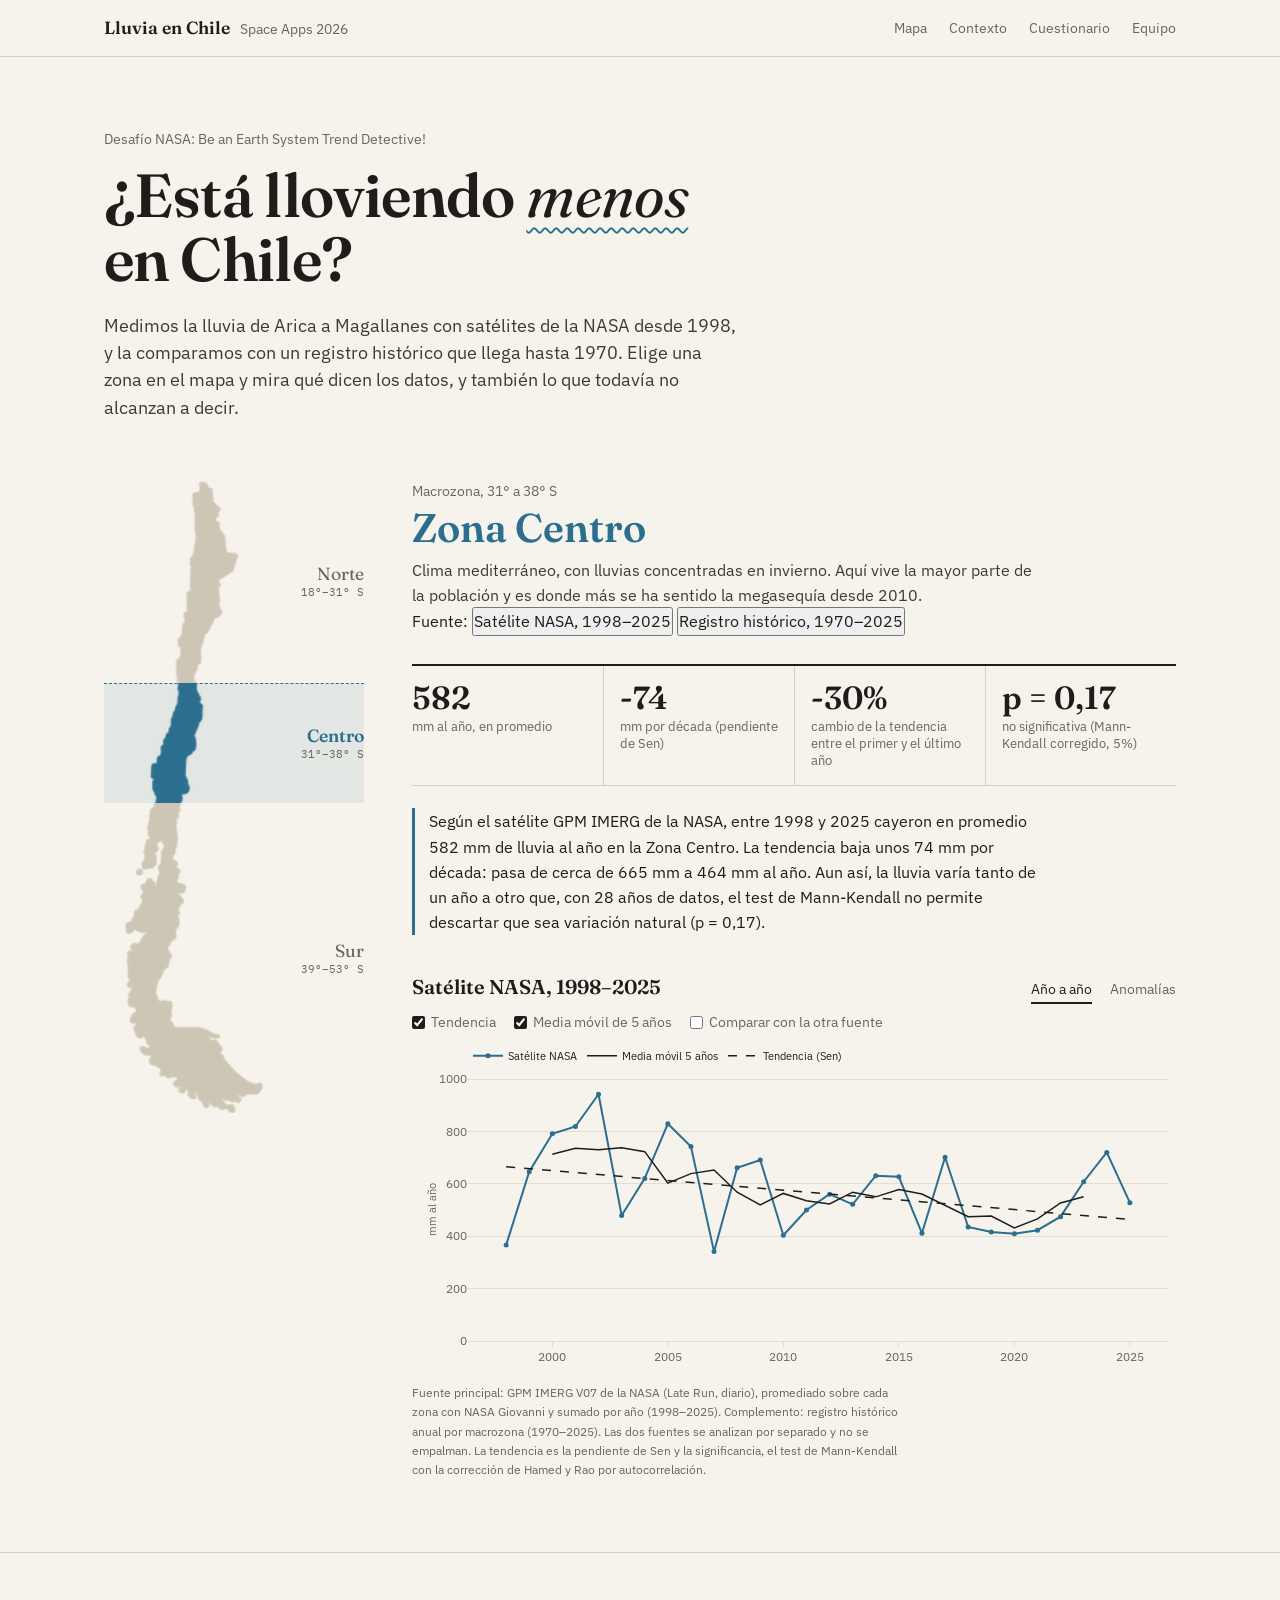
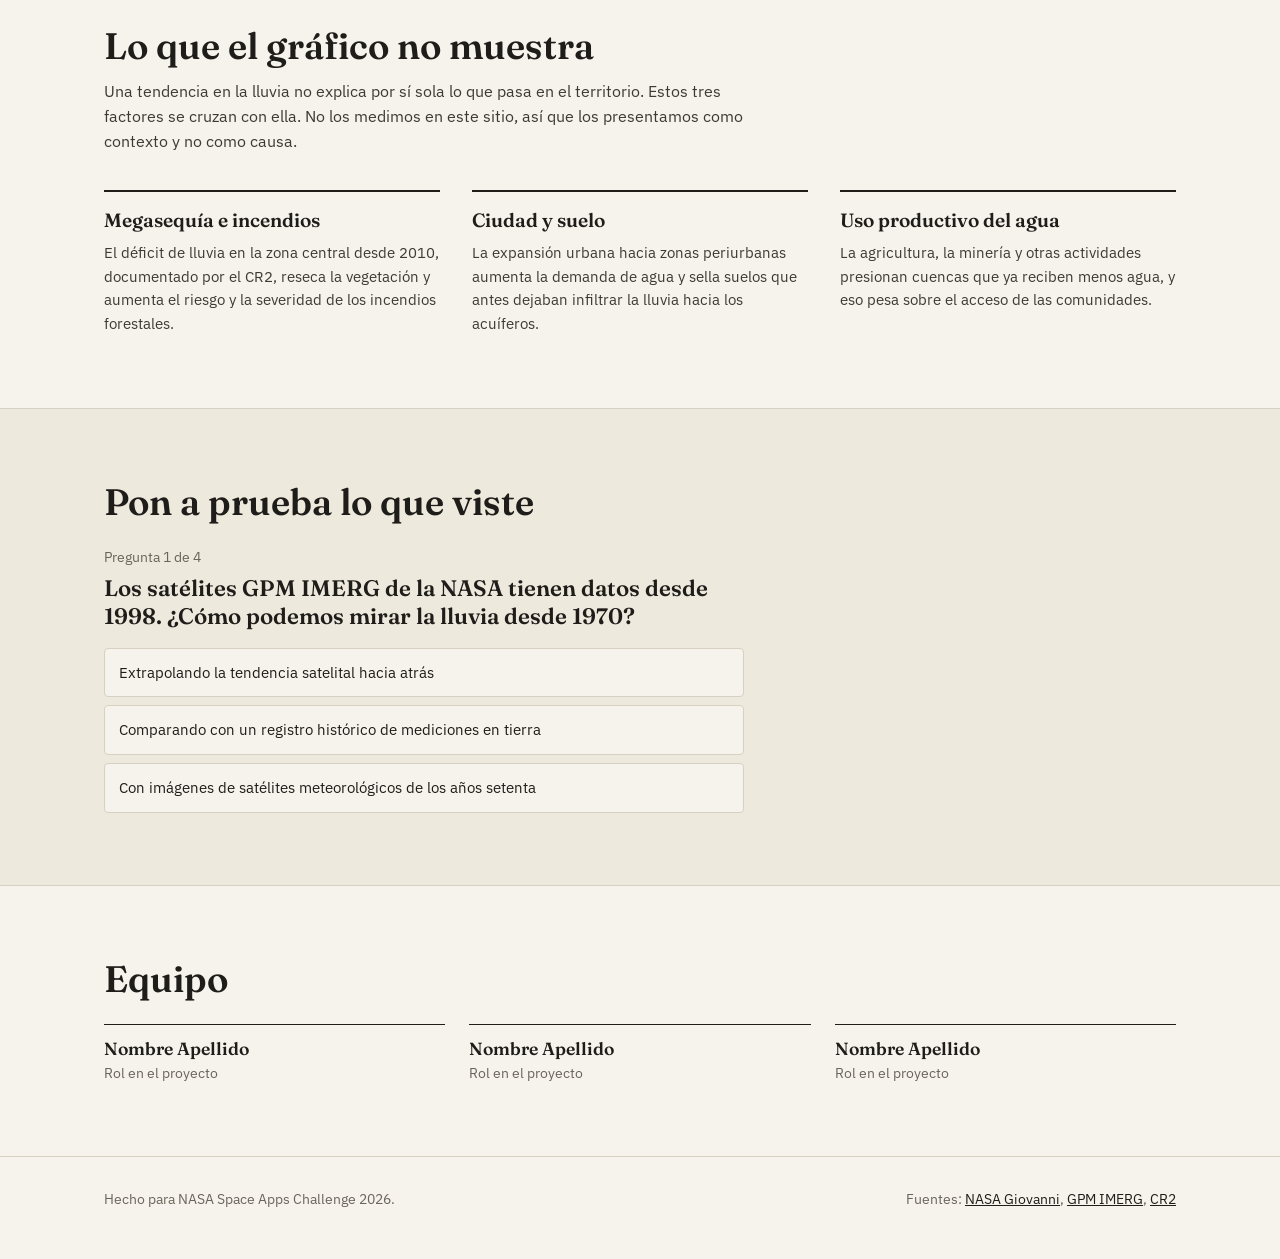
==== frontend/index.html @ dc3cfca2 "se agregan readmes, se arregla el mapa de chile, estructura backend frontend, utilizacion de todas l" ====
<!DOCTYPE html>
<html lang="es">
<head>
  <meta charset="UTF-8">
  <meta name="viewport" content="width=device-width, initial-scale=1.0">
  <title>¿Llueve menos en Chile? | NASA Space Apps 2026</title>

  <link rel="preconnect" href="https://fonts.googleapis.com">
  <link rel="preconnect" href="https://fonts.gstatic.com" crossorigin>
  <link href="https://fonts.googleapis.com/css2?family=Fraunces:opsz,wght@9..144,400;9..144,600&family=IBM+Plex+Sans:wght@400;500;600&family=IBM+Plex+Mono:wght@400&display=swap" rel="stylesheet">

  <script src="https://cdn.plot.ly/plotly-2.27.0.min.js"></script>
  <link rel="stylesheet" href="css/styles.css">
</head>
<body>

  <header class="cabecera">
    <div class="contenedor cabecera-fila">
      <a href="#" class="marca">Lluvia en Chile <span>Space Apps 2026</span></a>
      <nav class="nav">
        <a href="#explorador">Mapa</a>
        <a href="#contexto">Contexto</a>
        <a href="#cuestionario">Cuestionario</a>
        <a href="#equipo">Equipo</a>
      </nav>
    </div>
  </header>

  <main>

    <section class="portada">
      <div class="contenedor">
        <p class="antetitulo">Desafío NASA: Be an Earth System Trend Detective!</p>
        <h1>¿Está lloviendo <em>menos</em> en Chile?</h1>
        <p class="bajada">
          Medimos la lluvia de Arica a Magallanes con satélites de la NASA desde 1998, y la comparamos con un registro histórico que llega hasta 1970.
          Elige una zona en el mapa y mira qué dicen los datos, y también lo que todavía no alcanzan a decir.
        </p>
      </div>
    </section>

    <section id="explorador" class="explorador">
      <div class="contenedor explorador-grilla">

        <div class="mapa" id="mapa" data-activa="centro">
          <div class="mapa-chile" aria-hidden="true">
            <div class="silueta"></div>
          </div>
          <div class="franjas">
            <button class="franja franja-norte" data-zona="norte" aria-pressed="false">
              <span class="franja-nombre">Norte</span>
              <span class="franja-lat">18°–31° S</span>
            </button>
            <button class="franja franja-centro is-activa" data-zona="centro" aria-pressed="true">
              <span class="franja-nombre">Centro</span>
              <span class="franja-lat">31°–38° S</span>
            </button>
            <button class="franja franja-sur" data-zona="sur" aria-pressed="false">
              <span class="franja-nombre">Sur</span>
              <span class="franja-lat">39°–53° S</span>
            </button>
          </div>
        </div>

        <div class="panel">
          <p class="panel-ante" id="zona-lat">Macrozona</p>
          <h2 id="zona-titulo">Zona Centro</h2>
          <p id="zona-desc" class="zona-desc"></p>

          <div class="fuentes" role="group" aria-label="Fuente de datos">
            <span>Fuente:</span>
            <button class="fuente is-activa" data-fuente="satelite">Satélite NASA, 1998–2025</button>
            <button class="fuente" data-fuente="historico">Registro histórico, 1970–2025</button>
          </div>

          <div class="cifras">
            <div class="cifra">
              <span class="cifra-valor" id="m-media">—</span>
              <span class="cifra-etiqueta">mm al año, en promedio</span>
            </div>
            <div class="cifra">
              <span class="cifra-valor" id="m-sen">—</span>
              <span class="cifra-etiqueta">mm por década (pendiente de Sen)</span>
            </div>
            <div class="cifra">
              <span class="cifra-valor" id="m-cambio">—</span>
              <span class="cifra-etiqueta">cambio de la tendencia entre el primer y el último año</span>
            </div>
            <div class="cifra">
              <span class="cifra-valor" id="m-mk">—</span>
              <span class="cifra-etiqueta" id="m-mk-texto">test de Mann-Kendall</span>
            </div>
          </div>

          <p class="lectura" id="lectura">Cargando datos…</p>

          <div class="grafico-cabecera">
            <h3 id="grafico-titulo">Lluvia anual</h3>
            <div class="vistas">
              <button class="vista is-activa" data-vista="serie">Año a año</button>
              <button class="vista" data-vista="anomalias">Anomalías</button>
            </div>
          </div>

          <div class="opciones-grafico">
            <label><input type="checkbox" id="toggle-tendencia" checked> Tendencia</label>
            <label><input type="checkbox" id="toggle-media-movil" checked> Media móvil de 5 años</label>
            <label><input type="checkbox" id="toggle-comparar"> Comparar con la otra fuente</label>
          </div>

          <div class="grafico-caja">
            <div id="grafico"></div>
            <div id="grafico-loader" class="cargando">Cargando datos…</div>
          </div>

          <p class="nota-metodo">
            Fuente principal: GPM IMERG V07 de la NASA (Late Run, diario), promediado sobre cada zona con NASA Giovanni y sumado por año (1998–2025).
            Complemento: registro histórico anual por macrozona (1970–2025). Las dos fuentes se analizan por separado y no se empalman.
            La tendencia es la pendiente de Sen y la significancia, el test de Mann-Kendall con la corrección de Hamed y Rao por autocorrelación.
          </p>
        </div>

      </div>
    </section>

    <section id="contexto" class="seccion">
      <div class="contenedor">
        <h2 class="seccion-titulo">Lo que el gráfico no muestra</h2>
        <p class="seccion-bajada">
          Una tendencia en la lluvia no explica por sí sola lo que pasa en el territorio.
          Estos tres factores se cruzan con ella. No los medimos en este sitio, así que los presentamos como contexto y no como causa.
        </p>
        <div class="contexto-lista">
          <article>
            <h3>Megasequía e incendios</h3>
            <p>El déficit de lluvia en la zona central desde 2010, documentado por el CR2, reseca la vegetación y aumenta el riesgo y la severidad de los incendios forestales.</p>
          </article>
          <article>
            <h3>Ciudad y suelo</h3>
            <p>La expansión urbana hacia zonas periurbanas aumenta la demanda de agua y sella suelos que antes dejaban infiltrar la lluvia hacia los acuíferos.</p>
          </article>
          <article>
            <h3>Uso productivo del agua</h3>
            <p>La agricultura, la minería y otras actividades presionan cuencas que ya reciben menos agua, y eso pesa sobre el acceso de las comunidades.</p>
          </article>
        </div>
      </div>
    </section>

    <section id="cuestionario" class="seccion seccion-alt">
      <div class="contenedor">
        <h2 class="seccion-titulo">Pon a prueba lo que viste</h2>
        <div class="quiz">
          <p class="quiz-progreso" id="quiz-progreso"></p>
          <h3 class="quiz-pregunta" id="quiz-pregunta"></h3>
          <div class="quiz-opciones" id="quiz-opciones"></div>
          <p class="quiz-feedback" id="quiz-feedback" hidden></p>
          <button class="boton" id="quiz-siguiente" hidden>Siguiente pregunta</button>
        </div>
      </div>
    </section>

    <section id="equipo" class="seccion">
      <div class="contenedor">
        <h2 class="seccion-titulo">Equipo</h2>
        <ul class="equipo">
          <li><strong>Nombre Apellido</strong><span>Rol en el proyecto</span></li>
          <li><strong>Nombre Apellido</strong><span>Rol en el proyecto</span></li>
          <li><strong>Nombre Apellido</strong><span>Rol en el proyecto</span></li>
        </ul>
      </div>
    </section>

  </main>

  <footer class="pie">
    <div class="contenedor pie-fila">
      <p>Hecho para NASA Space Apps Challenge 2026.</p>
      <p>
        Fuentes:
        <a href="https://giovanni.gsfc.nasa.gov/giovanni/" target="_blank" rel="noopener">NASA Giovanni</a>,
        <a href="https://gpm.nasa.gov/data/imerg" target="_blank" rel="noopener">GPM IMERG</a>,
        <a href="https://www.cr2.cl/" target="_blank" rel="noopener">CR2</a>
      </p>
    </div>
  </footer>

  <script src="js/script.js"></script>
</body>
</html>
---- frontend/css/styles.css ----
:root {
  --papel: #f6f3ec;
  --papel-2: #eee9dd;
  --tinta: #1f1d1a;
  --tinta-media: #3d3a34;
  --tinta-suave: #6a655b;
  --linea: #d8d1c2;

  --norte: #c2652a;
  --centro: #2c6e8f;
  --sur: #3f7a4c;
  --apagado: #cec6b5;
  --apagado-hover: #a8a090;

  --zona: var(--centro);

  --serif: 'Fraunces', Georgia, serif;
  --sans: 'IBM Plex Sans', system-ui, sans-serif;
  --mono: 'IBM Plex Mono', ui-monospace, monospace;
}

* { box-sizing: border-box; margin: 0; padding: 0; }
[hidden] { display: none !important; }
html { scroll-behavior: smooth; }

body {
  background: var(--papel);
  color: var(--tinta);
  font-family: var(--sans);
  font-size: 16px;
  line-height: 1.55;
}

a { color: inherit; }
button { font: inherit; color: inherit; }

.contenedor { max-width: 1120px; margin: 0 auto; padding: 0 24px; }

/* Cabecera */
.cabecera {
  position: sticky; top: 0; z-index: 50;
  background: var(--papel);
  border-bottom: 1px solid var(--linea);
}
.cabecera-fila { display: flex; justify-content: space-between; align-items: center; height: 56px; }
.marca { font-family: var(--serif); font-weight: 600; font-size: 1.1rem; text-decoration: none; }
.marca span { font-family: var(--sans); font-weight: 400; font-size: 0.85rem; color: var(--tinta-suave); margin-left: 6px; }
.nav { display: flex; gap: 22px; }
.nav a { text-decoration: none; font-size: 0.9rem; color: var(--tinta-suave); }
.nav a:hover { color: var(--tinta); text-decoration: underline; text-underline-offset: 4px; }
@media (max-width: 640px) { .nav { display: none; } }

/* Portada */
.portada { padding: 72px 0 36px; }
.antetitulo { font-size: 0.85rem; color: var(--tinta-suave); margin-bottom: 14px; }
.portada h1 {
  font-family: var(--serif); font-weight: 600;
  font-size: clamp(2.3rem, 5.5vw, 3.8rem);
  line-height: 1.05; letter-spacing: -0.01em; max-width: 15ch;
}
.portada h1 em {
  font-style: italic; font-weight: 400;
  text-decoration: underline wavy var(--centro);
  text-decoration-thickness: 2px; text-underline-offset: 10px;
}
.bajada { margin-top: 20px; font-size: 1.1rem; max-width: 58ch; color: var(--tinta-media); }

/* Explorador */
.explorador { padding: 24px 0 72px; }
.explorador-grilla { display: grid; grid-template-columns: 260px 1fr; gap: 48px; align-items: start; }

.mapa { position: sticky; top: 84px; display: flex; padding-left: 20px; }

/* La imagen es 512x512 y Chile ocupa x 204-307, y 21-490.
   Este contenedor tiene la proporción exacta de Chile y recorta lo que sobra. */
.mapa-chile {
  position: relative;
  width: clamp(110px, 11vw, 140px);
  aspect-ratio: 104 / 470;
  overflow: hidden;
}
.mapa { --c-norte: var(--apagado); --c-centro: var(--apagado); --c-sur: var(--apagado); }
.mapa[data-activa="norte"]  { --c-norte: var(--norte); }
.mapa[data-activa="centro"] { --c-centro: var(--centro); }
.mapa[data-activa="sur"]    { --c-sur: var(--sur); }
.mapa:not([data-activa="norte"]):has(.franja-norte:hover)   { --c-norte: var(--apagado-hover); }
.mapa:not([data-activa="centro"]):has(.franja-centro:hover) { --c-centro: var(--apagado-hover); }
.mapa:not([data-activa="sur"]):has(.franja-sur:hover)       { --c-sur: var(--apagado-hover); }

.silueta {
  position: absolute;
  width: 492.3%;
  aspect-ratio: 1 / 1;
  left: -196.15%;
  top: -4.47%;
  background: linear-gradient(to bottom,
    var(--c-norte) 0 33.4%,
    var(--c-centro) 33.4% 50.8%,
    var(--c-sur) 50.8% 100%);
  -webkit-mask: url('../../assets/chile.webp') center / 100% 100% no-repeat;
          mask: url('../../assets/chile.webp') center / 100% 100% no-repeat;
}

.franjas { position: absolute; inset: 0; }
.franja {
  position: absolute; left: 0; right: 0;
  background: transparent; border: 0; border-top: 1px dashed transparent;
  cursor: pointer;
  display: flex; flex-direction: column; align-items: flex-end; justify-content: center;
  text-align: right;
}
.franja-norte  { top: 0;   height: 32%; --z: var(--norte); }
.franja-centro { top: 32%; height: 19%; --z: var(--centro); }
.franja-sur    { top: 51%; height: 49%; --z: var(--sur); }

.franja:hover { border-top-color: var(--linea); }
.franja:focus-visible { outline: 2px solid var(--tinta); outline-offset: -2px; }
.franja.is-activa { background: color-mix(in srgb, var(--z) 9%, transparent); border-top-color: var(--z); }

.franja-nombre { font-family: var(--serif); font-size: 1.1rem; color: var(--tinta-suave); line-height: 1.2; }
.franja-lat { font-family: var(--mono); font-size: 0.7rem; color: var(--tinta-suave); }
.franja.is-activa .franja-nombre { color: var(--z); font-weight: 600; }

/* Panel */
.panel-ante { font-size: 0.85rem; color: var(--tinta-suave); }
.panel h2 {
  font-family: var(--serif); font-weight: 600;
  font-size: 2.5rem; line-height: 1.1; color: var(--zona);
  margin: 4px 0 8px;
}
.zona-desc { max-width: 62ch; color: var(--tinta-media); }

.cifras {
  display: grid; grid-template-columns: repeat(4, 1fr);
  margin: 28px 0 22px;
  border-top: 2px solid var(--tinta);
  border-bottom: 1px solid var(--linea);
}
.cifra { padding: 14px 16px 16px 0; display: flex; flex-direction: column; gap: 4px; }
.cifra + .cifra { padding-left: 16px; border-left: 1px solid var(--linea); }
.cifra-valor {
  font-family: var(--serif); font-weight: 600;
  font-size: 2rem; line-height: 1.1;
  font-variant-numeric: tabular-nums;
}
.cifra-etiqueta { font-size: 0.8rem; color: var(--tinta-suave); line-height: 1.3; }

.lectura {
  font-size: 1.02rem; max-width: 64ch;
  padding-left: 14px; border-left: 3px solid var(--zona);
  margin-bottom: 36px;
}

.grafico-cabecera { display: flex; justify-content: space-between; align-items: baseline; gap: 12px; flex-wrap: wrap; }
.grafico-cabecera h3 { font-family: var(--serif); font-weight: 600; font-size: 1.25rem; }
.vistas { display: flex; gap: 18px; }
.vista {
  background: none; border: 0; border-bottom: 2px solid transparent;
  padding: 2px 0; cursor: pointer; font-size: 0.9rem; color: var(--tinta-suave);
}
.vista:hover { color: var(--tinta); }
.vista.is-activa { color: var(--tinta); border-bottom-color: var(--tinta); }

.opciones-grafico { display: flex; gap: 18px; font-size: 0.85rem; color: var(--tinta-suave); margin: 8px 0 0; }
.opciones-grafico label { display: flex; gap: 6px; align-items: center; cursor: pointer; }
.opciones-grafico input { accent-color: var(--tinta); }

.grafico-caja { position: relative; height: 340px; }
#grafico { width: 100%; height: 100%; }
.cargando {
  position: absolute; inset: 0;
  display: flex; align-items: center; justify-content: center;
  background: var(--papel); color: var(--tinta-suave); font-size: 0.9rem;
}
.cargando.is-oculto { display: none; }

.nota-metodo { font-size: 0.78rem; color: var(--tinta-suave); margin-top: 10px; max-width: 72ch; }

@media (max-width: 860px) {
  .explorador-grilla { grid-template-columns: 1fr; gap: 32px; }
  .mapa { position: relative; top: 0; padding-left: 0; width: 240px; margin: 0 auto; }
  .mapa-chile { width: 100px; }
  .cifras { grid-template-columns: repeat(2, 1fr); }
  .cifra:nth-child(3) { padding-left: 0; border-left: 0; }
  .cifra:nth-child(n+3) { border-top: 1px solid var(--linea); }
  .panel h2 { font-size: 2rem; }
}

/* Secciones */
.seccion { padding: 72px 0; border-top: 1px solid var(--linea); }
.seccion-alt { background: var(--papel-2); }
.seccion-titulo {
  font-family: var(--serif); font-weight: 600;
  font-size: clamp(1.7rem, 3vw, 2.3rem); line-height: 1.15;
  margin-bottom: 12px;
}
.seccion-bajada { max-width: 64ch; color: var(--tinta-media); margin-bottom: 36px; }

.contexto-lista { display: grid; grid-template-columns: repeat(3, 1fr); gap: 32px; }
.contexto-lista article { border-top: 2px solid var(--tinta); padding-top: 14px; }
.contexto-lista h3 { font-family: var(--serif); font-weight: 600; font-size: 1.2rem; margin-bottom: 6px; }
.contexto-lista p { font-size: 0.95rem; color: var(--tinta-media); }
@media (max-width: 760px) { .contexto-lista { grid-template-columns: 1fr; } }

/* Cuestionario */
.quiz { max-width: 640px; margin-top: 24px; }
.quiz-progreso { font-size: 0.85rem; color: var(--tinta-suave); margin-bottom: 6px; }
.quiz-pregunta { font-family: var(--serif); font-weight: 600; font-size: 1.4rem; line-height: 1.25; margin-bottom: 18px; }
.quiz-opciones { display: flex; flex-direction: column; gap: 8px; }
.quiz-opcion {
  text-align: left; background: var(--papel);
  border: 1px solid var(--linea); border-radius: 4px;
  padding: 12px 14px; cursor: pointer; font-size: 0.95rem;
}
.quiz-opcion:hover:not(:disabled) { border-color: var(--tinta); }
.quiz-opcion:disabled { cursor: default; }
.quiz-opcion.es-correcta { border-color: var(--sur); background: color-mix(in srgb, var(--sur) 12%, var(--papel)); }
.quiz-opcion.es-incorrecta { border-color: var(--norte); background: color-mix(in srgb, var(--norte) 12%, var(--papel)); }
.quiz-feedback { margin-top: 16px; font-size: 0.95rem; color: var(--tinta-media); max-width: 60ch; }
.boton {
  margin-top: 18px; background: var(--tinta); color: var(--papel);
  border: 0; border-radius: 4px; padding: 10px 18px; cursor: pointer; font-weight: 500;
}
.boton:hover { background: #000; }

/* Equipo */
.equipo { list-style: none; display: grid; grid-template-columns: repeat(3, 1fr); gap: 24px; margin-top: 24px; }
.equipo li { border-top: 1px solid var(--tinta); padding-top: 10px; display: flex; flex-direction: column; }
.equipo strong { font-family: var(--serif); font-weight: 600; font-size: 1.1rem; }
.equipo span { font-size: 0.9rem; color: var(--tinta-suave); }
@media (max-width: 760px) { .equipo { grid-template-columns: 1fr; } }

/* Pie */
.pie { padding: 32px 0 48px; border-top: 1px solid var(--linea); font-size: 0.85rem; color: var(--tinta-suave); }
.pie-fila { display: flex; justify-content: space-between; gap: 24px; flex-wrap: wrap; }
.pie a { color: var(--tinta); }
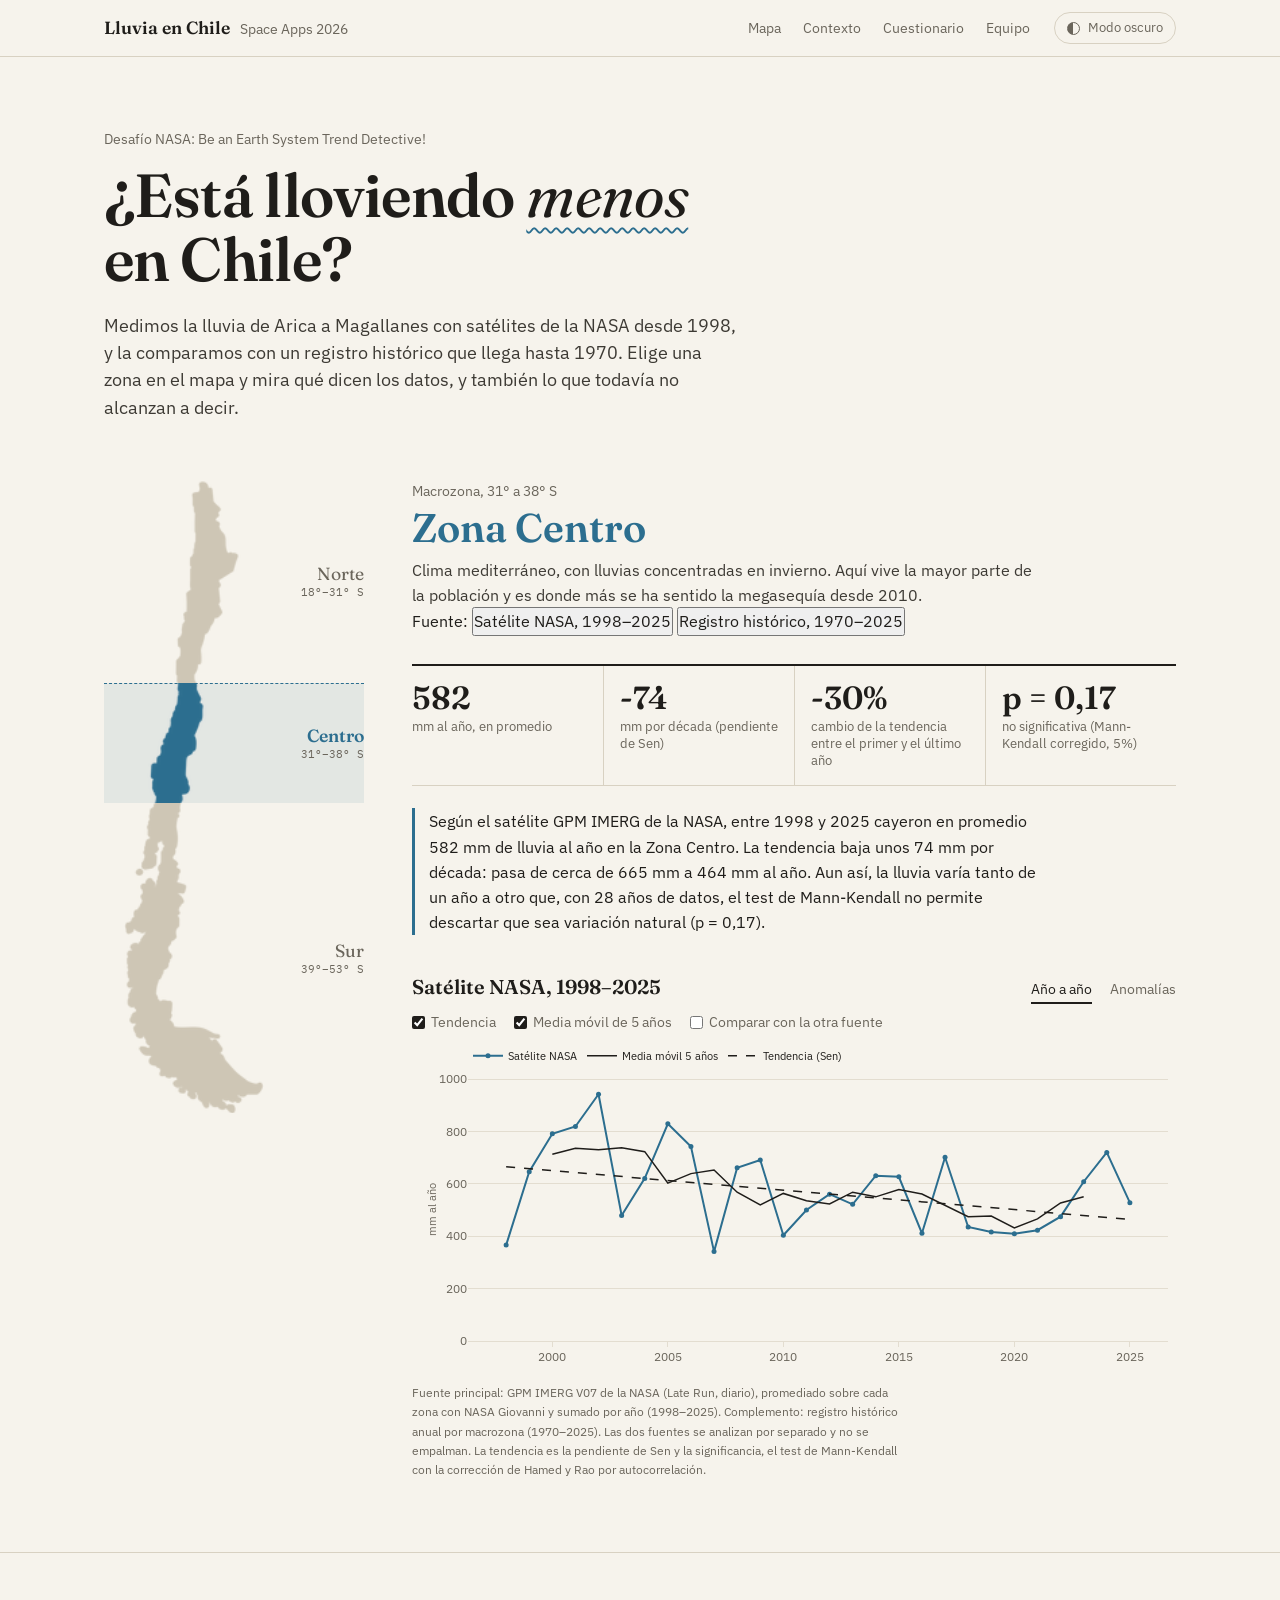
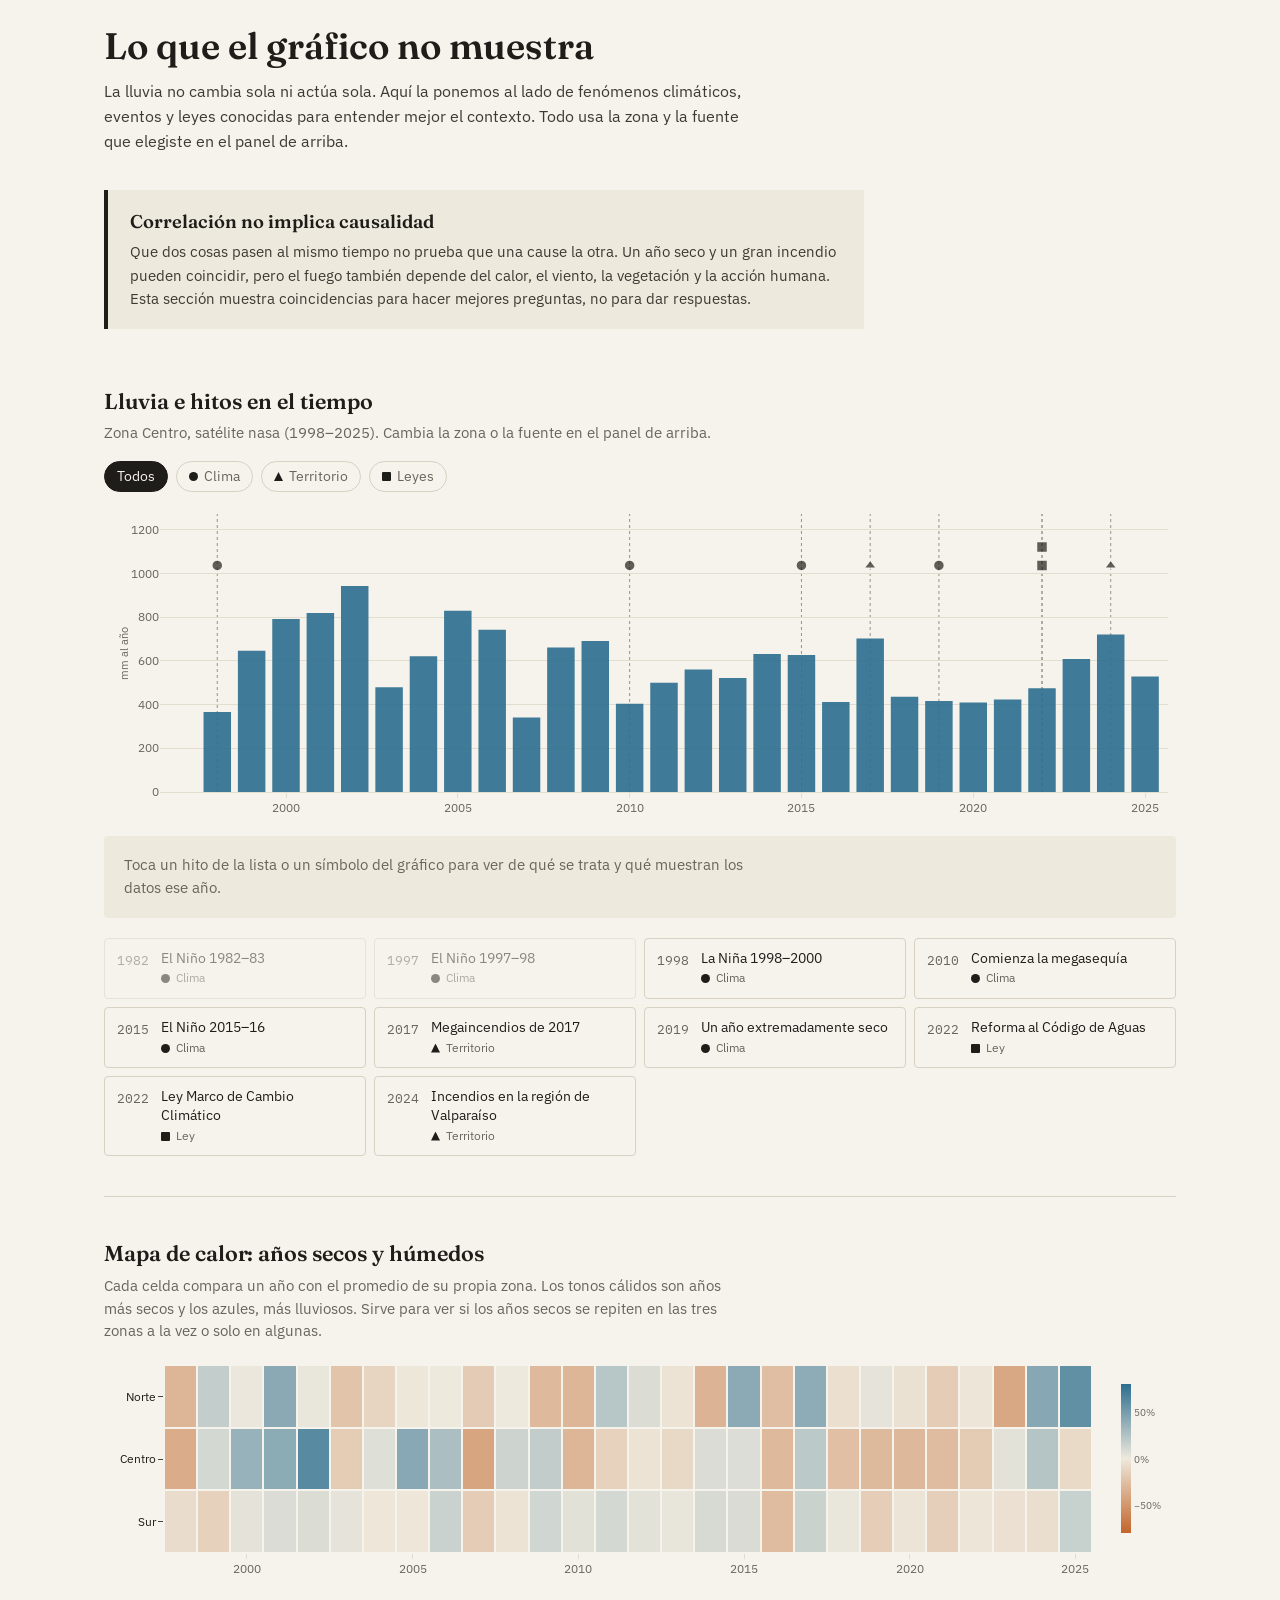
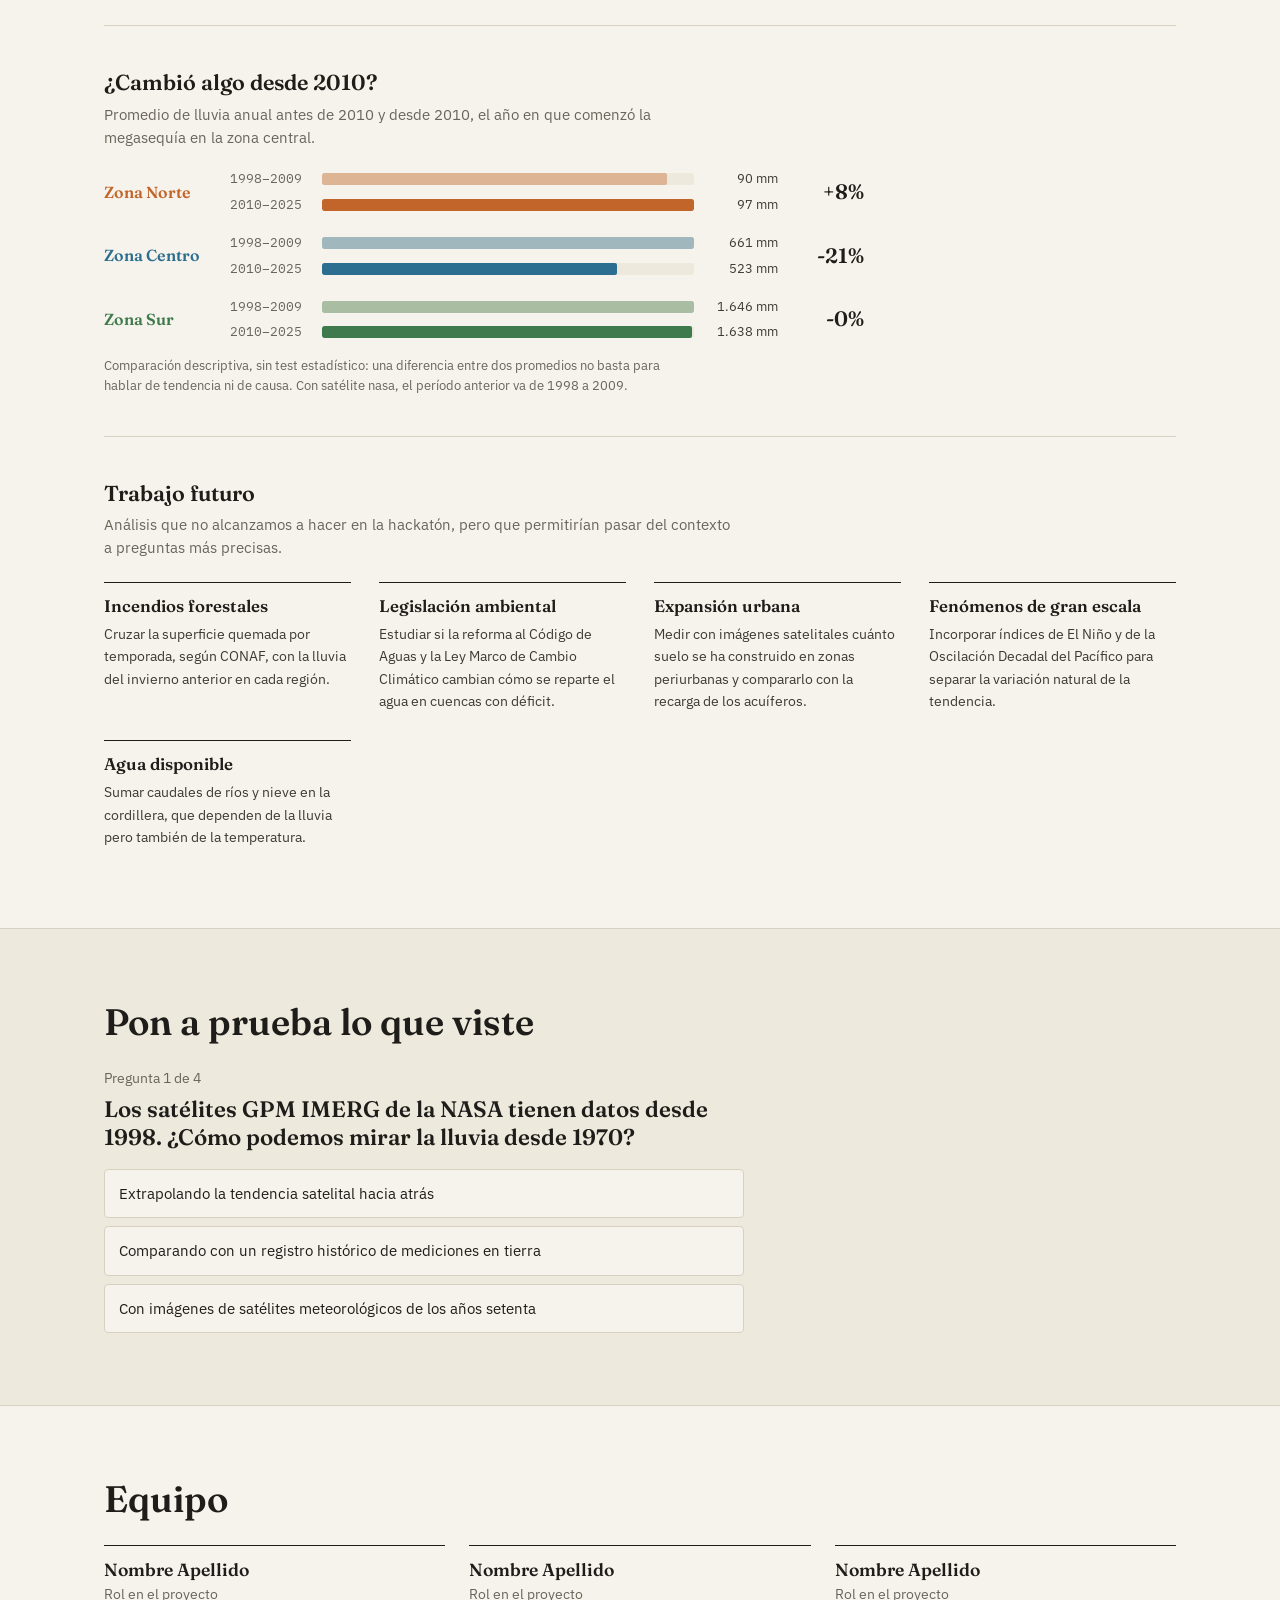
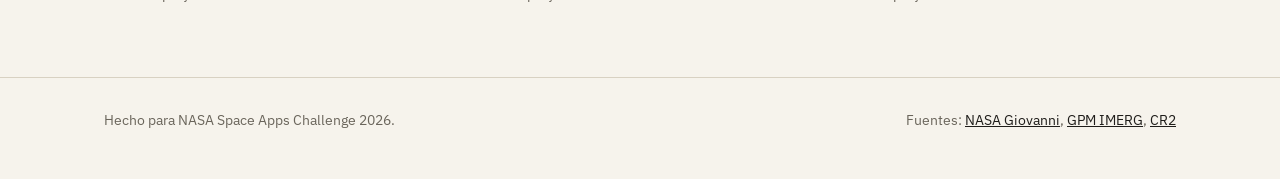
==== commit e6481d1b: "Implementación modo oscuro, mejora seccion lo que el gráfico no muestra" ====
--- a/frontend/index.html
+++ b/frontend/index.html
@@ -10,6 +10,16 @@
   <link href="https://fonts.googleapis.com/css2?family=Fraunces:opsz,wght@9..144,400;9..144,600&family=IBM+Plex+Sans:wght@400;500;600&family=IBM+Plex+Mono:wght@400&display=swap" rel="stylesheet">
 
   <script src="https://cdn.plot.ly/plotly-2.27.0.min.js"></script>
+    <script>
+    (function () {
+      var tema = null;
+      try { tema = localStorage.getItem('lluvia-chile-tema'); } catch (e) {}
+      if (!tema) {
+        tema = window.matchMedia && window.matchMedia('(prefers-color-scheme: dark)').matches ? 'oscuro' : 'claro';
+      }
+      document.documentElement.dataset.tema = tema;
+    })();
+  </script>
   <link rel="stylesheet" href="css/styles.css">
 </head>
 <body>
@@ -17,12 +27,18 @@
   <header class="cabecera">
     <div class="contenedor cabecera-fila">
       <a href="#" class="marca">Lluvia en Chile <span>Space Apps 2026</span></a>
-      <nav class="nav">
-        <a href="#explorador">Mapa</a>
-        <a href="#contexto">Contexto</a>
-        <a href="#cuestionario">Cuestionario</a>
-        <a href="#equipo">Equipo</a>
-      </nav>
+      <div class="cabecera-acciones">
+        <nav class="nav">
+          <a href="#explorador">Mapa</a>
+          <a href="#contexto">Contexto</a>
+          <a href="#cuestionario">Cuestionario</a>
+          <a href="#equipo">Equipo</a>
+        </nav>
+        <button class="tema-toggle" id="tema-toggle" type="button" aria-pressed="false" aria-label="Cambiar a modo oscuro">
+          <span class="tema-icono" aria-hidden="true"></span>
+          <span class="tema-texto">Modo oscuro</span>
+        </button>
+      </div>
     </div>
   </header>
 
@@ -127,22 +143,79 @@
       <div class="contenedor">
         <h2 class="seccion-titulo">Lo que el gráfico no muestra</h2>
         <p class="seccion-bajada">
-          Una tendencia en la lluvia no explica por sí sola lo que pasa en el territorio.
-          Estos tres factores se cruzan con ella. No los medimos en este sitio, así que los presentamos como contexto y no como causa.
+          La lluvia no cambia sola ni actúa sola. Aquí la ponemos al lado de fenómenos climáticos, eventos y leyes conocidas para entender mejor el contexto.
+          Todo usa la zona y la fuente que elegiste en el panel de arriba.
         </p>
-        <div class="contexto-lista">
-          <article>
-            <h3>Megasequía e incendios</h3>
-            <p>El déficit de lluvia en la zona central desde 2010, documentado por el CR2, reseca la vegetación y aumenta el riesgo y la severidad de los incendios forestales.</p>
-          </article>
-          <article>
-            <h3>Ciudad y suelo</h3>
-            <p>La expansión urbana hacia zonas periurbanas aumenta la demanda de agua y sella suelos que antes dejaban infiltrar la lluvia hacia los acuíferos.</p>
-          </article>
-          <article>
-            <h3>Uso productivo del agua</h3>
-            <p>La agricultura, la minería y otras actividades presionan cuencas que ya reciben menos agua, y eso pesa sobre el acceso de las comunidades.</p>
-          </article>
+
+        <div class="aviso-causalidad">
+          <p class="aviso-titulo">Correlación no implica causalidad</p>
+          <p>
+            Que dos cosas pasen al mismo tiempo no prueba que una cause la otra. Un año seco y un gran incendio pueden coincidir,
+            pero el fuego también depende del calor, el viento, la vegetación y la acción humana. Esta sección muestra coincidencias para hacer mejores preguntas, no para dar respuestas.
+          </p>
+        </div>
+
+        <div class="ctx-bloque">
+          <h3>Lluvia e hitos en el tiempo</h3>
+          <p class="ctx-sub" id="ctx-linea-sub">Cargando…</p>
+
+          <div class="hitos-filtros" role="group" aria-label="Tipo de hito">
+            <button class="hito-filtro is-activo" data-tipo="todos">Todos</button>
+            <button class="hito-filtro" data-tipo="clima"><span class="hito-simbolo simbolo-clima"></span>Clima</button>
+            <button class="hito-filtro" data-tipo="territorio"><span class="hito-simbolo simbolo-territorio"></span>Territorio</button>
+            <button class="hito-filtro" data-tipo="ley"><span class="hito-simbolo simbolo-ley"></span>Leyes</button>
+          </div>
+
+          <div id="grafico-linea-tiempo" class="ctx-grafico"></div>
+          <div class="hito-detalle" id="hito-detalle"></div>
+          <ol class="hitos-lista" id="hitos-lista"></ol>
+        </div>
+
+        <div class="ctx-bloque">
+          <h3>Mapa de calor: años secos y húmedos</h3>
+          <p class="ctx-sub">
+            Cada celda compara un año con el promedio de su propia zona. Los tonos cálidos son años más secos y los azules, más lluviosos.
+            Sirve para ver si los años secos se repiten en las tres zonas a la vez o solo en algunas.
+          </p>
+          <div id="grafico-calor" class="ctx-grafico ctx-grafico-bajo"></div>
+        </div>
+
+        <div class="ctx-bloque">
+          <h3>¿Cambió algo desde 2010?</h3>
+          <p class="ctx-sub">
+            Promedio de lluvia anual antes de 2010 y desde 2010, el año en que comenzó la megasequía en la zona central.
+          </p>
+          <div class="comparacion-zonas" id="comparacion-zonas"></div>
+          <p class="ctx-nota" id="comparacion-nota"></p>
+        </div>
+
+        <div class="ctx-bloque">
+          <h3>Trabajo futuro</h3>
+          <p class="ctx-sub">
+            Análisis que no alcanzamos a hacer en la hackatón, pero que permitirían pasar del contexto a preguntas más precisas.
+          </p>
+          <div class="futuro-grilla">
+            <article>
+              <h4>Incendios forestales</h4>
+              <p>Cruzar la superficie quemada por temporada, según CONAF, con la lluvia del invierno anterior en cada región.</p>
+            </article>
+            <article>
+              <h4>Legislación ambiental</h4>
+              <p>Estudiar si la reforma al Código de Aguas y la Ley Marco de Cambio Climático cambian cómo se reparte el agua en cuencas con déficit.</p>
+            </article>
+            <article>
+              <h4>Expansión urbana</h4>
+              <p>Medir con imágenes satelitales cuánto suelo se ha construido en zonas periurbanas y compararlo con la recarga de los acuíferos.</p>
+            </article>
+            <article>
+              <h4>Fenómenos de gran escala</h4>
+              <p>Incorporar índices de El Niño y de la Oscilación Decadal del Pacífico para separar la variación natural de la tendencia.</p>
+            </article>
+            <article>
+              <h4>Agua disponible</h4>
+              <p>Sumar caudales de ríos y nieve en la cordillera, que dependen de la lluvia pero también de la temperatura.</p>
+            </article>
+          </div>
         </div>
       </div>
     </section>
--- a/frontend/css/styles.css
+++ b/frontend/css/styles.css
@@ -233,4 +233,137 @@
 /* Pie */
 .pie { padding: 32px 0 48px; border-top: 1px solid var(--linea); font-size: 0.85rem; color: var(--tinta-suave); }
 .pie-fila { display: flex; justify-content: space-between; gap: 24px; flex-wrap: wrap; }
-.pie a { color: var(--tinta); }+.pie a { color: var(--tinta); }
+
+/* ================= Tema: variables nuevas y modo oscuro ================= */
+
+:root {
+  --linea-grafico: #e3ddd0;
+  --otra-fuente: #9a9384;
+  color-scheme: light;
+}
+
+html[data-tema="oscuro"] {
+  --papel: #151412;
+  --papel-2: #1d1c19;
+  --tinta: #ece6da;
+  --tinta-media: #c8c1b3;
+  --tinta-suave: #9a9385;
+  --linea: #36332d;
+
+  --norte: #e0884d;
+  --centro: #5ea7cb;
+  --sur: #74b383;
+  --apagado: #3b3832;
+  --apagado-hover: #59544b;
+
+  --linea-grafico: #2b2924;
+  --otra-fuente: #77705f;
+  color-scheme: dark;
+}
+
+body { transition: background-color 0.25s ease, color 0.25s ease; }
+html[data-tema="oscuro"] .boton:hover { background: #fff; }
+
+/* Botón de tema */
+.cabecera-acciones { display: flex; align-items: center; gap: 24px; }
+.tema-toggle {
+  display: inline-flex; align-items: center; gap: 8px;
+  background: none; border: 1px solid var(--linea); border-radius: 999px;
+  padding: 5px 12px; cursor: pointer; font-size: 0.82rem; color: var(--tinta-suave);
+}
+.tema-toggle:hover { color: var(--tinta); border-color: var(--tinta); }
+.tema-toggle:focus-visible { outline: 2px solid var(--tinta); outline-offset: 2px; }
+.tema-icono {
+  width: 13px; height: 13px; border-radius: 50%;
+  border: 1.5px solid currentColor;
+  background: linear-gradient(90deg, currentColor 50%, transparent 50%);
+}
+@media (max-width: 640px) { .tema-texto { display: none; } }
+
+/* ================= Sección de contexto ================= */
+
+.aviso-causalidad {
+  max-width: 760px;
+  padding: 18px 22px;
+  background: var(--papel-2);
+  border-left: 4px solid var(--tinta);
+  margin-bottom: 16px;
+}
+.aviso-titulo { font-family: var(--serif); font-weight: 600; font-size: 1.15rem; margin-bottom: 4px; }
+.aviso-causalidad p:last-child { font-size: 0.95rem; color: var(--tinta-media); }
+
+.ctx-bloque { padding: 40px 0 8px; }
+.ctx-bloque + .ctx-bloque { border-top: 1px solid var(--linea); margin-top: 32px; }
+.ctx-bloque h3 { font-family: var(--serif); font-weight: 600; font-size: 1.35rem; margin-bottom: 4px; }
+.ctx-sub { font-size: 0.92rem; color: var(--tinta-suave); max-width: 70ch; }
+.ctx-nota { font-size: 0.8rem; color: var(--tinta-suave); margin-top: 14px; max-width: 70ch; }
+
+.ctx-grafico { width: 100%; height: 320px; margin-top: 12px; }
+.ctx-grafico-bajo { height: 230px; }
+
+/* Filtros y símbolos de hitos */
+.hitos-filtros { display: flex; flex-wrap: wrap; gap: 8px; margin-top: 16px; }
+.hito-filtro {
+  display: inline-flex; align-items: center;
+  background: none; border: 1px solid var(--linea); border-radius: 999px;
+  padding: 4px 12px; cursor: pointer; font-size: 0.85rem; color: var(--tinta-suave);
+}
+.hito-filtro:hover { color: var(--tinta); }
+.hito-filtro.is-activo { color: var(--papel); background: var(--tinta); border-color: var(--tinta); }
+.hito-filtro.is-activo .hito-simbolo { background: var(--papel); }
+
+.hito-simbolo { display: inline-block; width: 9px; height: 9px; background: var(--tinta); margin-right: 6px; flex-shrink: 0; }
+.simbolo-clima { border-radius: 50%; }
+.simbolo-territorio { clip-path: polygon(50% 0, 100% 100%, 0 100%); }
+.simbolo-ley { border-radius: 1px; }
+
+/* Detalle del hito */
+.hito-detalle {
+  margin: 12px 0 20px; padding: 18px 20px;
+  background: var(--papel-2); border-radius: 4px;
+  min-height: 72px;
+}
+.hito-detalle-ante { font-size: 0.8rem; color: var(--tinta-suave); display: flex; align-items: center; }
+.hito-detalle h4 { font-family: var(--serif); font-weight: 600; font-size: 1.2rem; margin: 2px 0 6px; }
+.hito-detalle p { max-width: 70ch; }
+.hito-dato { margin-top: 10px; padding-left: 12px; border-left: 3px solid var(--zona); }
+.hito-cuidado { margin-top: 10px; font-size: 0.9rem; color: var(--tinta-media); }
+
+/* Lista de hitos */
+.hitos-lista { list-style: none; display: grid; grid-template-columns: repeat(auto-fill, minmax(220px, 1fr)); gap: 8px; }
+.hito-boton {
+  width: 100%; text-align: left;
+  display: grid; grid-template-columns: auto 1fr; gap: 2px 12px; align-items: start;
+  background: var(--papel); border: 1px solid var(--linea); border-radius: 4px;
+  padding: 10px 12px; cursor: pointer;
+}
+.hito-boton:hover { border-color: var(--tinta-suave); }
+.hito-boton.is-activo { border-color: var(--tinta); box-shadow: inset 3px 0 0 var(--zona); }
+.hito-boton.is-fuera { opacity: 0.5; }
+.hito-anio { font-family: var(--mono); font-size: 0.8rem; color: var(--tinta-suave); grid-row: span 2; padding-top: 2px; }
+.hito-titulo { font-size: 0.9rem; line-height: 1.3; }
+.hito-tipo { font-size: 0.75rem; color: var(--tinta-suave); display: flex; align-items: center; }
+
+/* Antes y después de 2010 */
+.comparacion-zonas { display: flex; flex-direction: column; gap: 18px; margin-top: 20px; max-width: 760px; }
+.cz-fila { display: grid; grid-template-columns: 110px 1fr 70px; gap: 16px; align-items: center; }
+.cz-nombre { font-family: var(--serif); font-weight: 600; color: var(--z); }
+.cz-barras { display: flex; flex-direction: column; gap: 6px; }
+.cz-barra { display: grid; grid-template-columns: 82px 1fr 74px; gap: 10px; align-items: center; font-size: 0.8rem; }
+.cz-etiqueta { font-family: var(--mono); color: var(--tinta-suave); }
+.cz-pista { height: 12px; background: var(--papel-2); border-radius: 2px; overflow: hidden; }
+.cz-relleno { display: block; height: 100%; background: var(--z); border-radius: 2px; transition: width 0.4s ease; }
+.cz-antes { opacity: 0.4; }
+.cz-valor { text-align: right; font-variant-numeric: tabular-nums; color: var(--tinta-media); }
+.cz-cambio { font-family: var(--serif); font-weight: 600; font-size: 1.3rem; text-align: right; font-variant-numeric: tabular-nums; }
+@media (max-width: 640px) {
+  .cz-fila { grid-template-columns: 1fr auto; }
+  .cz-barras { grid-column: 1 / -1; grid-row: 2; }
+}
+
+/* Trabajo futuro */
+.futuro-grilla { display: grid; grid-template-columns: repeat(auto-fill, minmax(210px, 1fr)); gap: 28px; margin-top: 22px; }
+.futuro-grilla article { border-top: 1px solid var(--tinta); padding-top: 10px; }
+.futuro-grilla h4 { font-family: var(--serif); font-weight: 600; font-size: 1.05rem; margin-bottom: 4px; }
+.futuro-grilla p { font-size: 0.9rem; color: var(--tinta-media); }
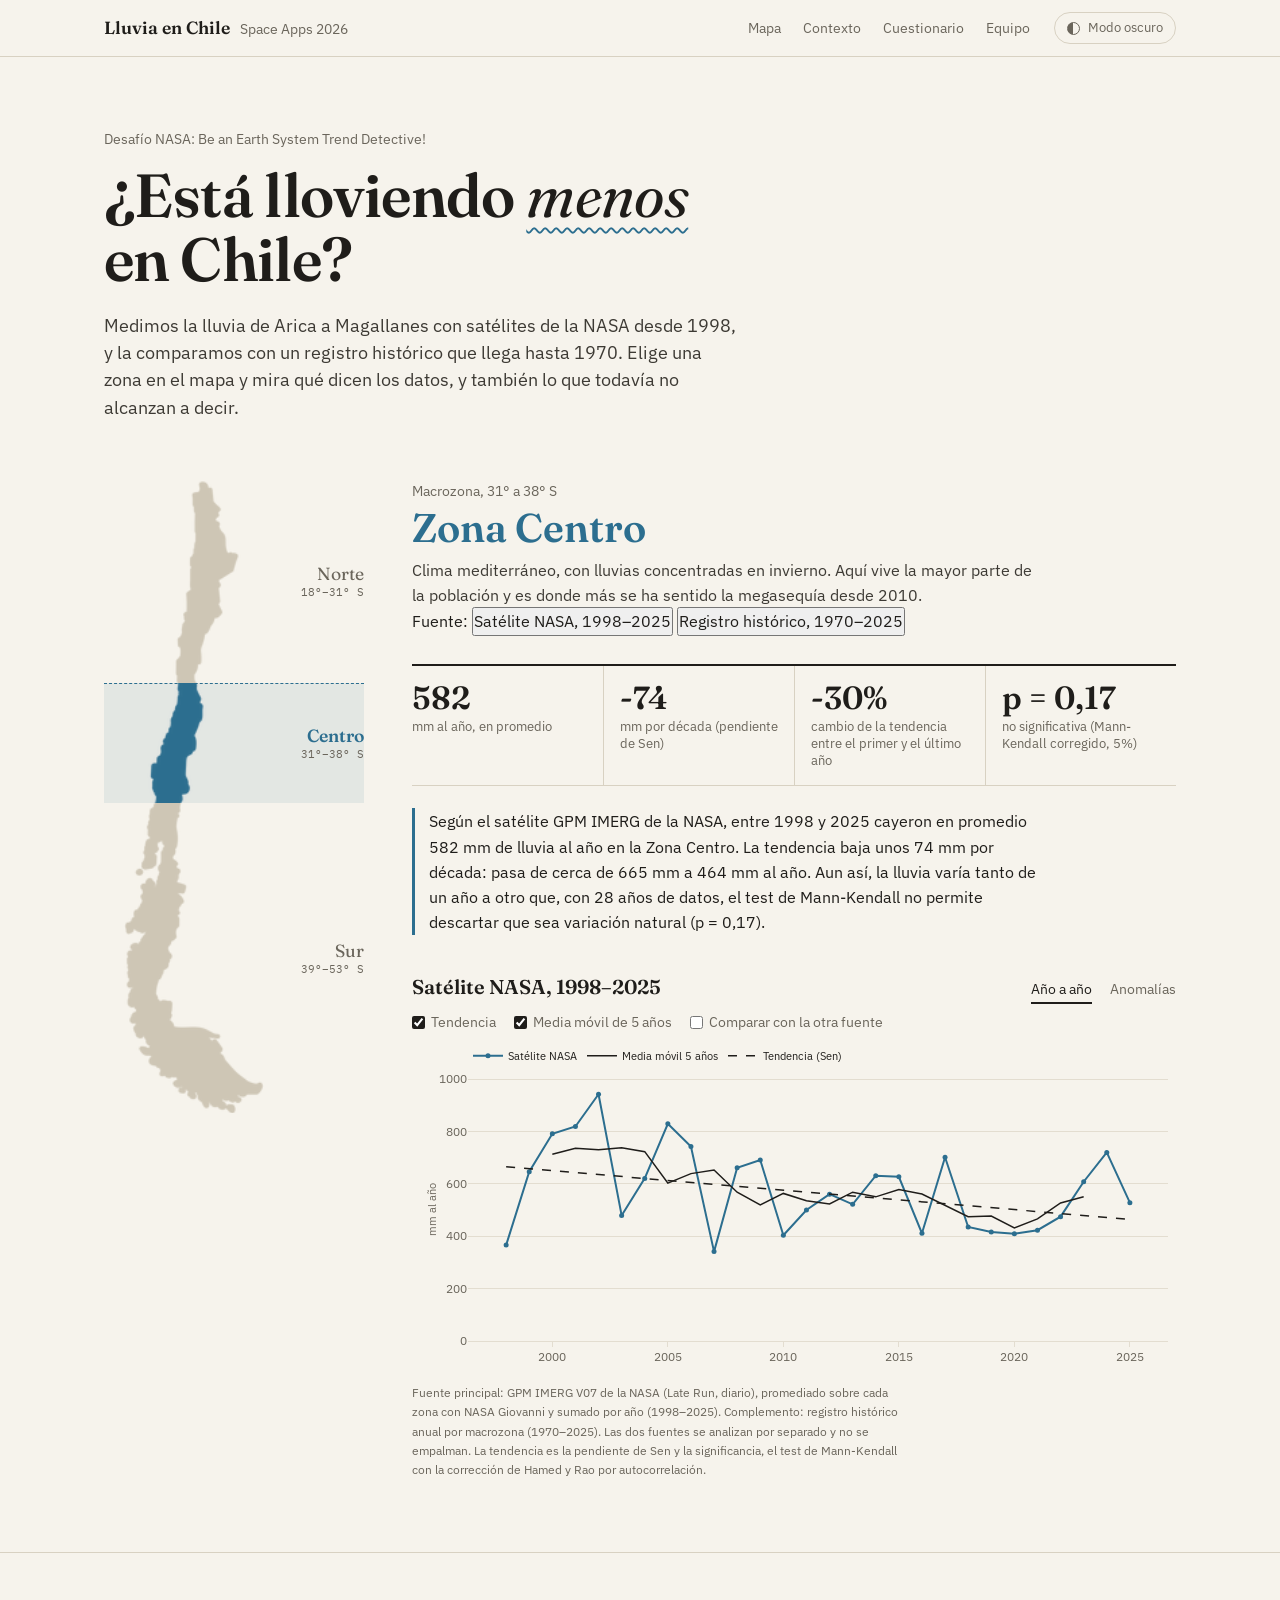
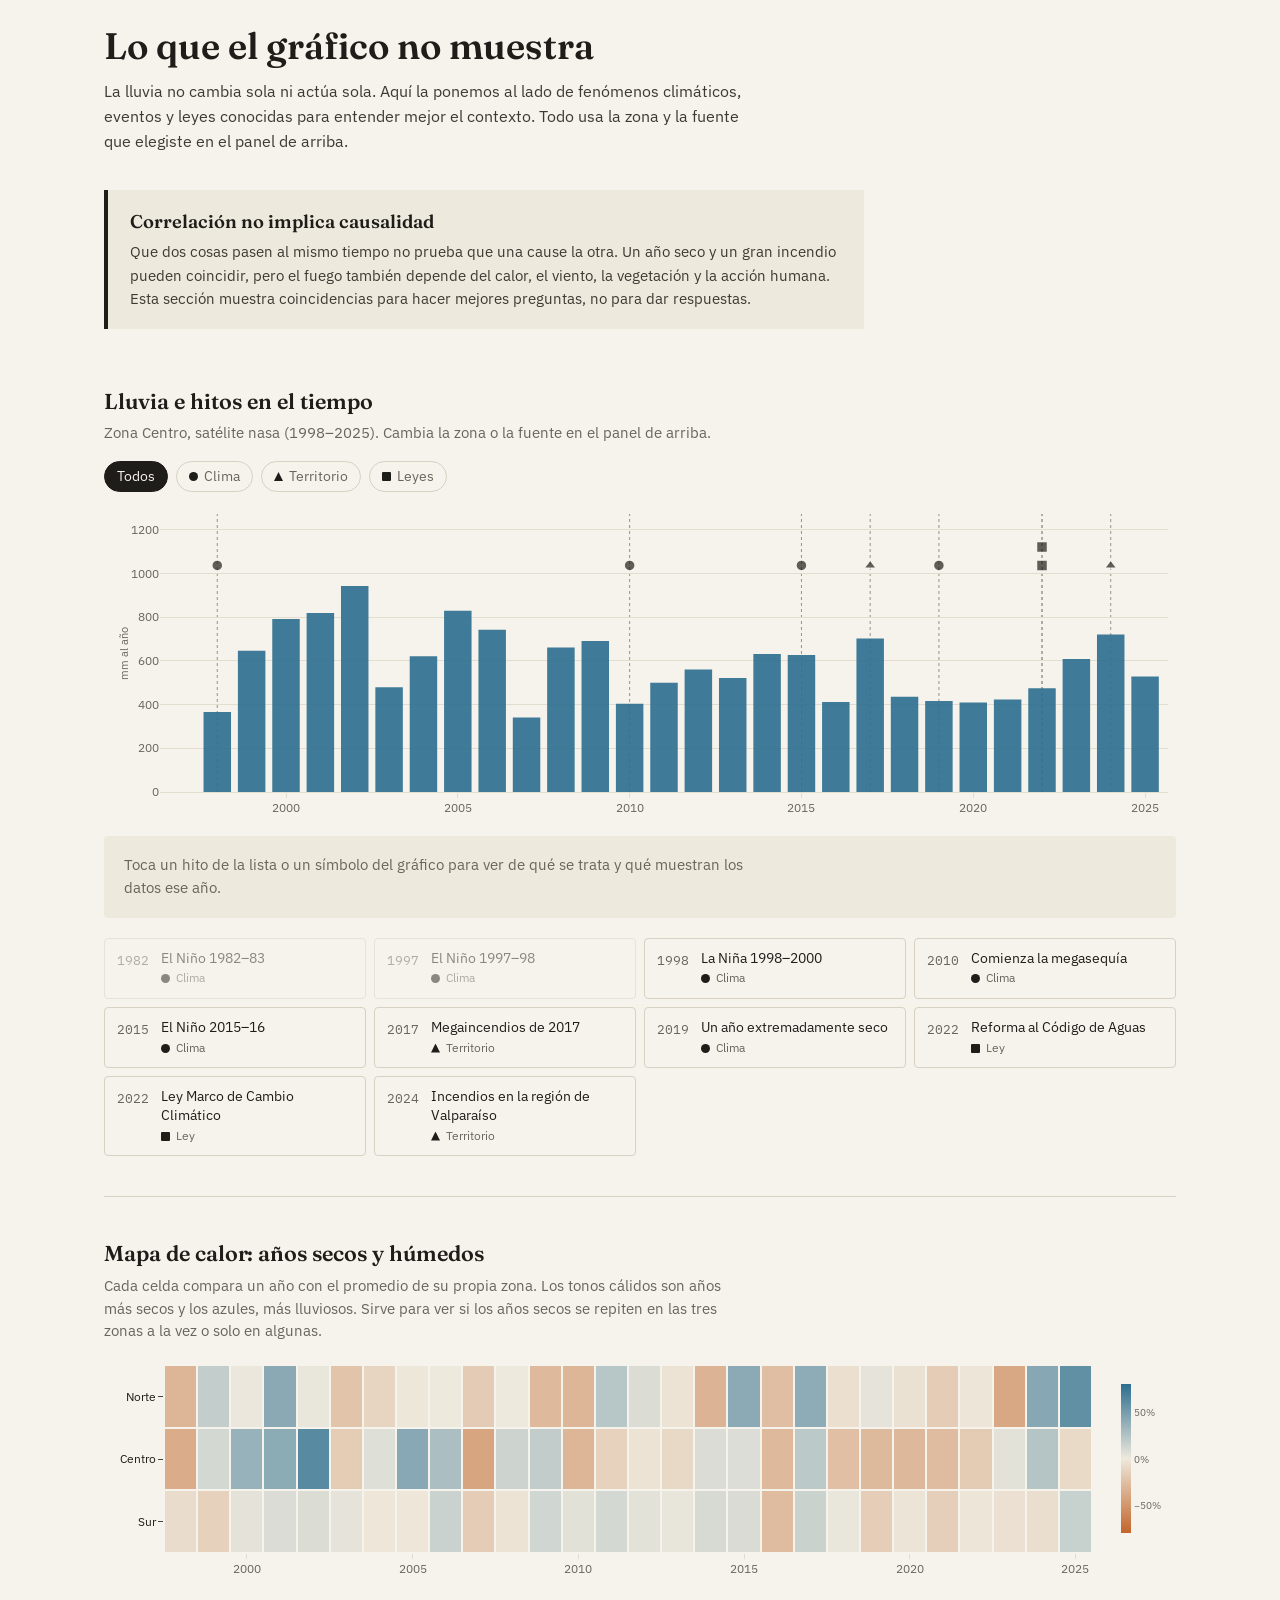
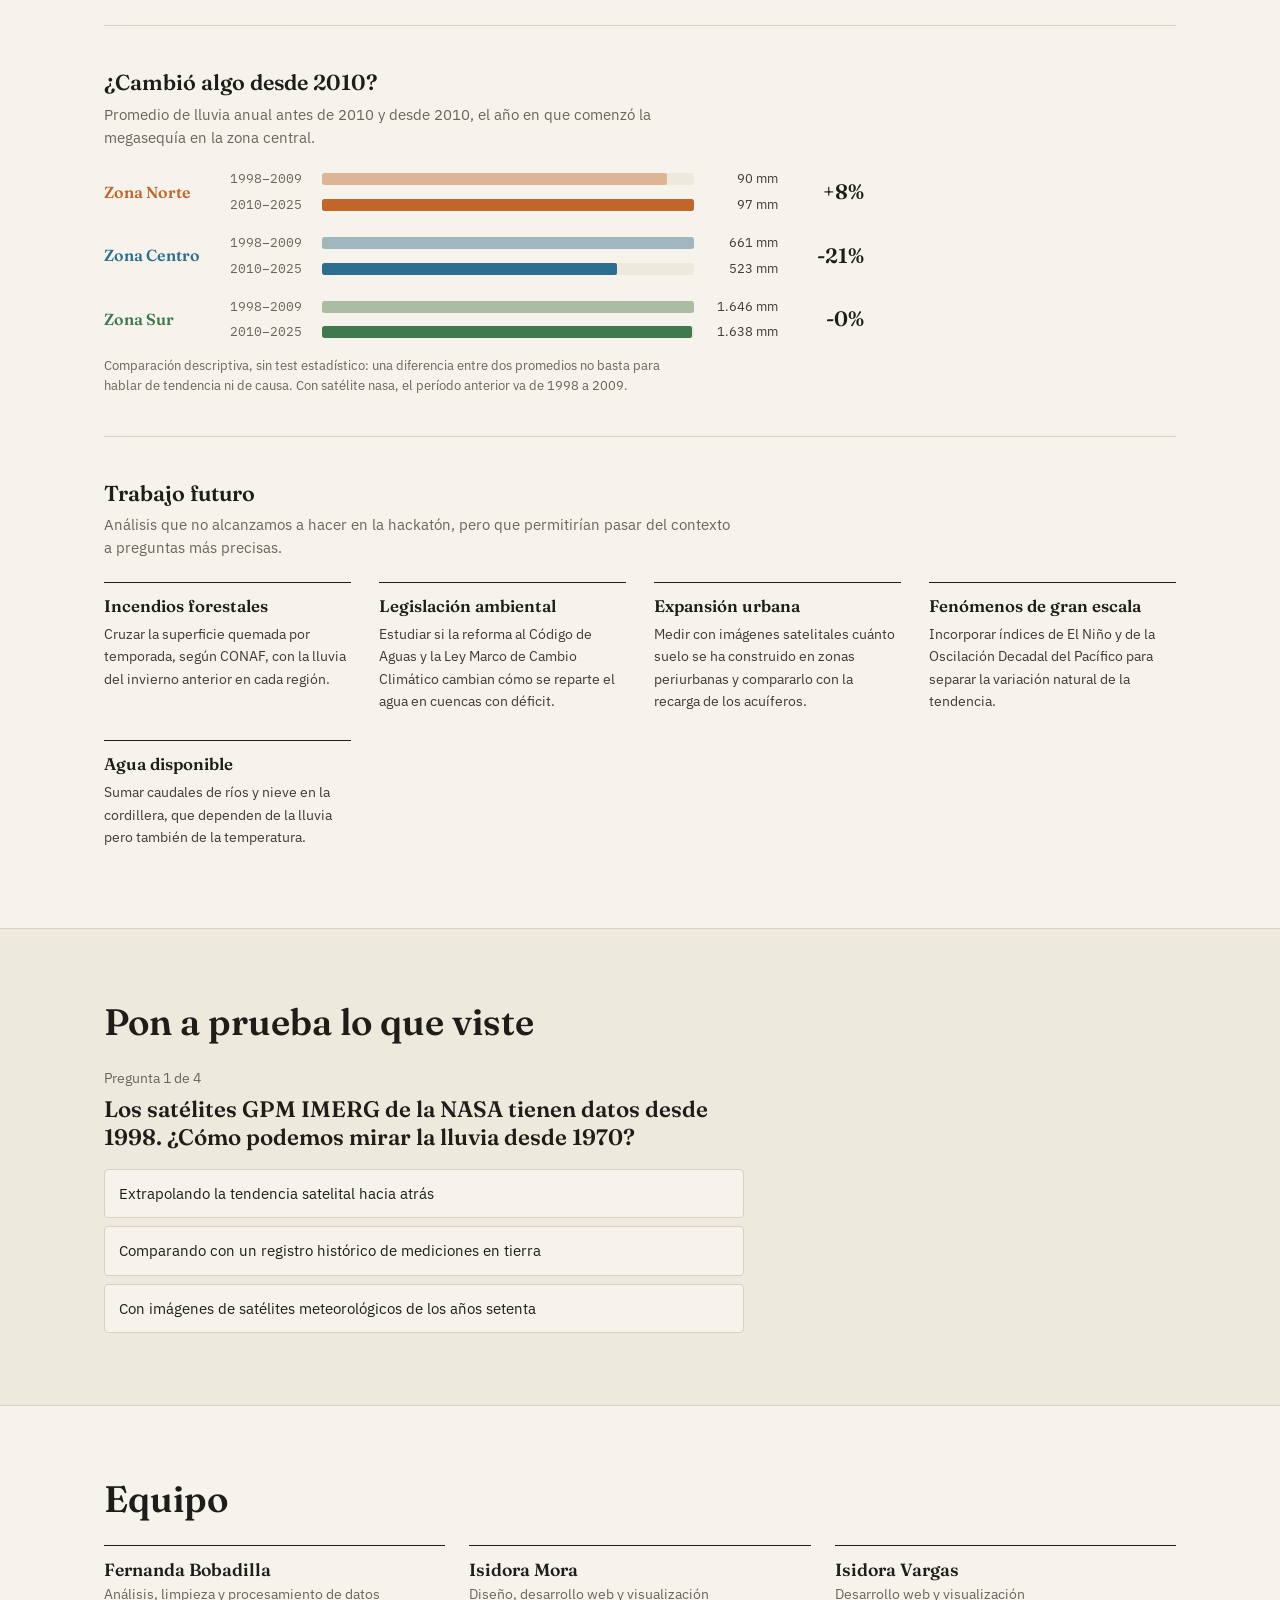
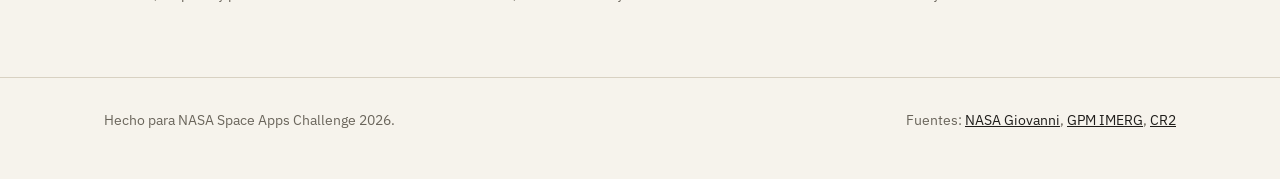
==== commit f0c3f97f: "Trabajo Nombres" ====
--- a/frontend/index.html
+++ b/frontend/index.html
@@ -237,9 +237,9 @@
       <div class="contenedor">
         <h2 class="seccion-titulo">Equipo</h2>
         <ul class="equipo">
-          <li><strong>Nombre Apellido</strong><span>Rol en el proyecto</span></li>
-          <li><strong>Nombre Apellido</strong><span>Rol en el proyecto</span></li>
-          <li><strong>Nombre Apellido</strong><span>Rol en el proyecto</span></li>
+          <li><strong>Fernanda Bobadilla</strong><span>Análisis, limpieza y procesamiento de datos</span></li>
+          <li><strong>Isidora Mora</strong><span>Diseño, desarrollo web y visualización</span></li>
+          <li><strong>Isidora Vargas</strong><span>Desarrollo web y visualización</span></li>
         </ul>
       </div>
     </section>
